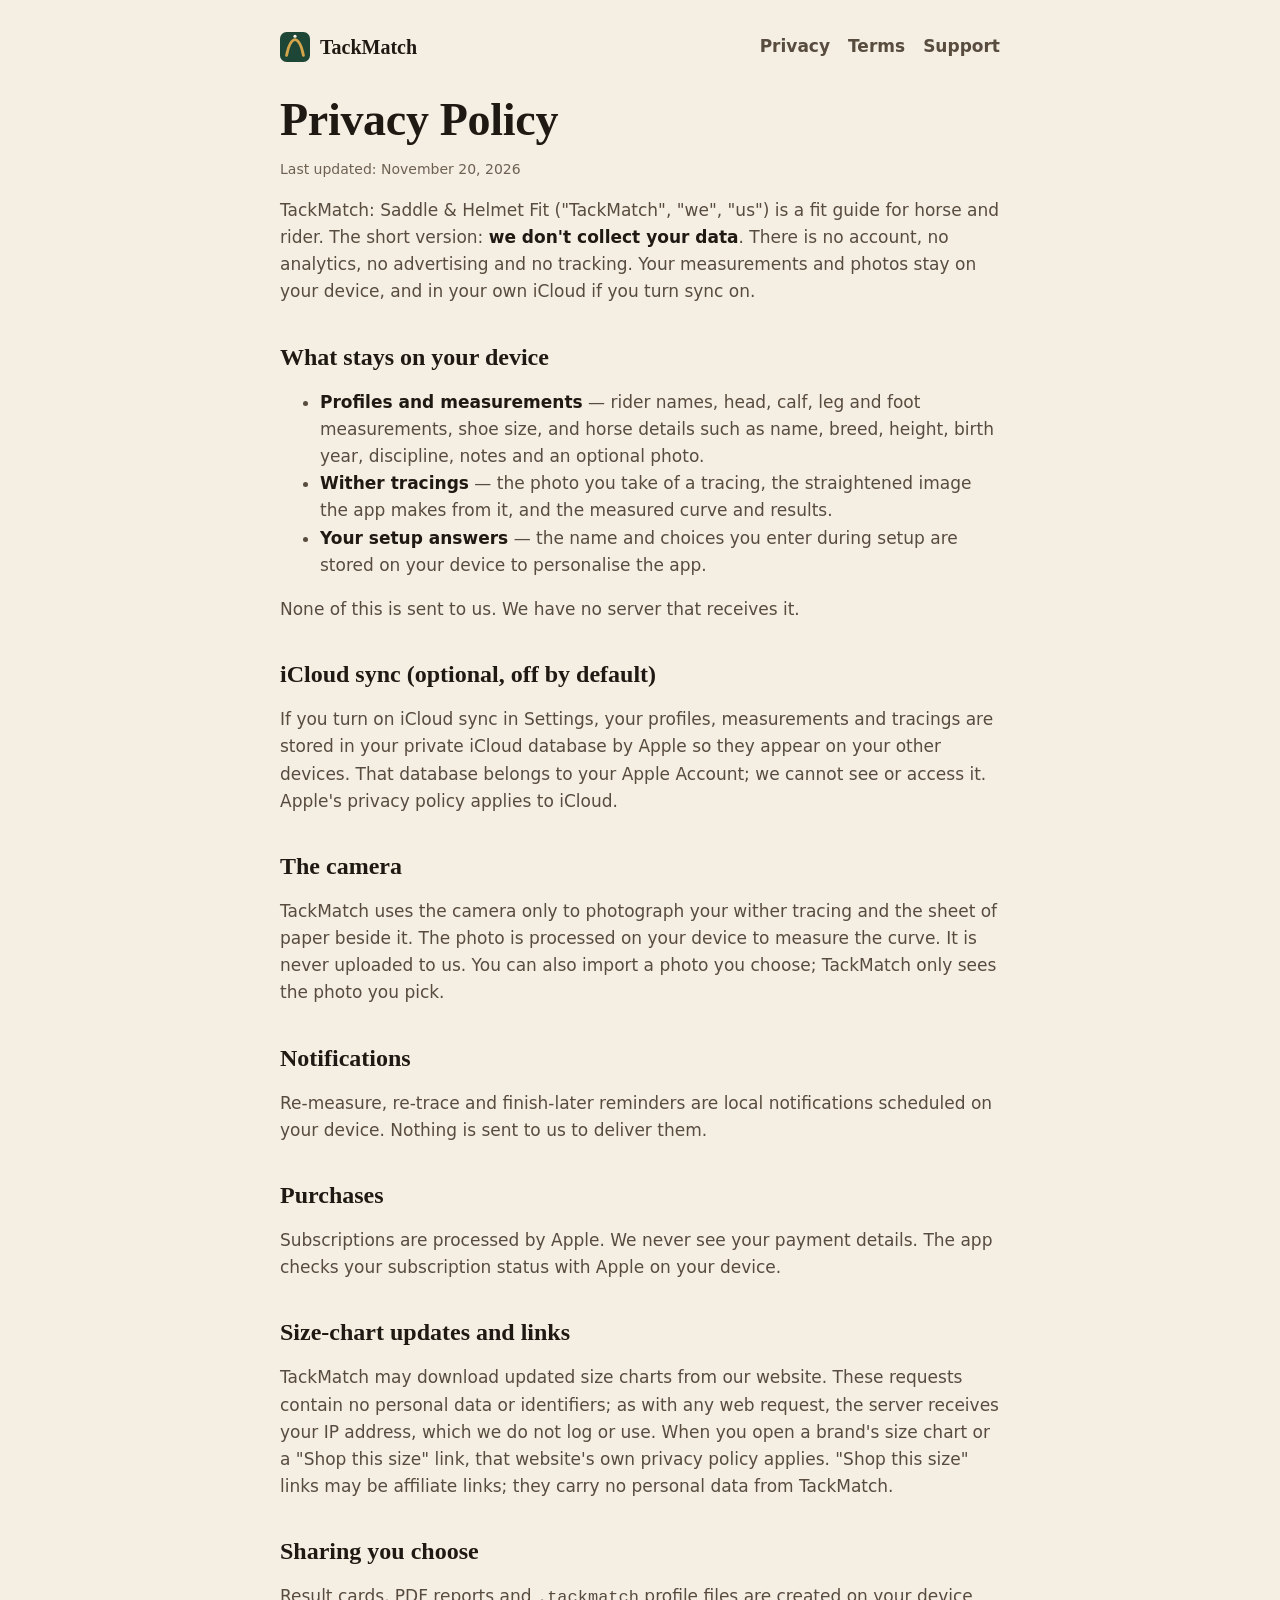
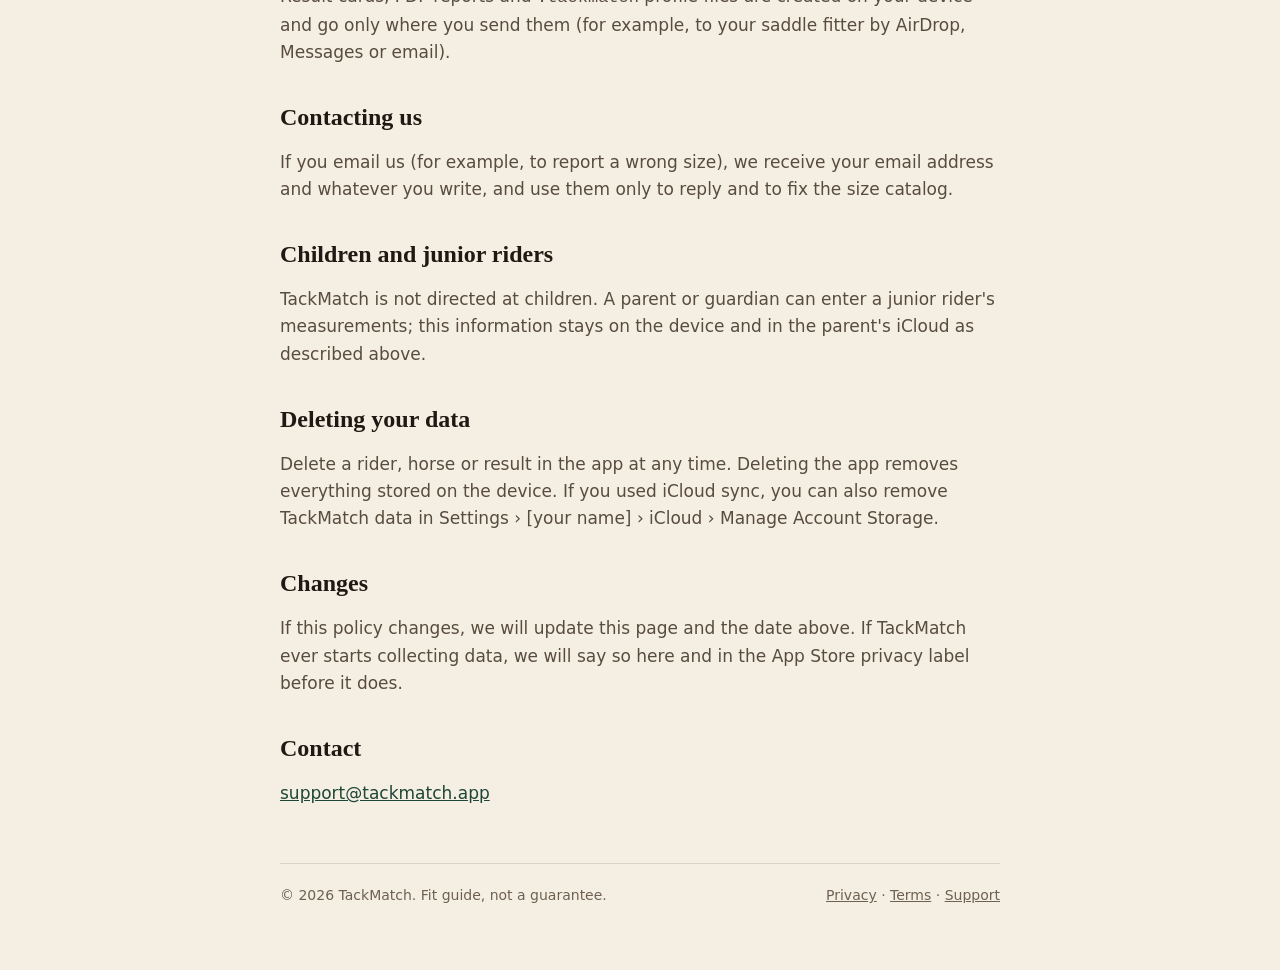
==== privacy.html @ 5a47d6c0 "TackMatch website: landing, privacy, terms and support pages Co-Authored-By: Claude Opus 5.5 <norepl" ====
<!doctype html>
<html lang="en">
<head>
<meta charset="utf-8">
<meta name="viewport" content="width=device-width, initial-scale=1">
<title>Privacy Policy — TackMatch</title>
<meta name="description" content="How TackMatch handles your data: no account, no tracking, measurements stay on your device and in your own iCloud.">
<meta property="og:type" content="website">
<meta property="og:url" content="https://jerryjrdev.github.io/tackmatch/privacy">
<link rel="canonical" href="https://jerryjrdev.github.io/tackmatch/privacy">
<meta property="og:site_name" content="TackMatch">
<meta property="og:title" content="Privacy Policy — TackMatch">
<meta property="og:description" content="How TackMatch handles your data: no account, no tracking, measurements stay on your device and in your own iCloud.">
<meta property="og:image" content="https://jerryjrdev.github.io/tackmatch/og-image.png">
<meta property="og:image:width" content="1200">
<meta property="og:image:height" content="630">
<meta name="twitter:card" content="summary_large_image">
<meta name="twitter:image" content="https://jerryjrdev.github.io/tackmatch/og-image.png">
<link rel="stylesheet" href="style.css">
<link rel="icon" href="favicon.svg" type="image/svg+xml">
</head>
<body>
<div class="wrap">
  <nav>
    <a class="brand" href="./"><svg viewBox="0 0 64 64" aria-hidden="true"><rect width="64" height="64" rx="14" fill="#1E4636"/><path d="M14 50C17 34 23 18 32 16c9 2 15 18 18 34" fill="none" stroke="#D4A54A" stroke-width="6" stroke-linecap="round"/><circle cx="32" cy="9" r="3.4" fill="#F8F3E8"/></svg>TackMatch</a>
    <div class="links"><a href="privacy">Privacy</a><a href="terms">Terms</a><a href="support">Support</a></div>
  </nav>
  <article>
    <h1>Privacy Policy</h1>
    <p class="updated">Last updated: November 20, 2026</p>
    <p>TackMatch: Saddle &amp; Helmet Fit ("TackMatch", "we", "us") is a fit guide for horse and rider. The short version: <strong>we don't collect your data</strong>. There is no account, no analytics, no advertising and no tracking. Your measurements and photos stay on your device, and in your own iCloud if you turn sync on.</p>

    <h2>What stays on your device</h2>
    <ul>
      <li><strong>Profiles and measurements</strong> — rider names, head, calf, leg and foot measurements, shoe size, and horse details such as name, breed, height, birth year, discipline, notes and an optional photo.</li>
      <li><strong>Wither tracings</strong> — the photo you take of a tracing, the straightened image the app makes from it, and the measured curve and results.</li>
      <li><strong>Your setup answers</strong> — the name and choices you enter during setup are stored on your device to personalise the app.</li>
    </ul>
    <p>None of this is sent to us. We have no server that receives it.</p>

    <h2>iCloud sync (optional, off by default)</h2>
    <p>If you turn on iCloud sync in Settings, your profiles, measurements and tracings are stored in your private iCloud database by Apple so they appear on your other devices. That database belongs to your Apple Account; we cannot see or access it. Apple's privacy policy applies to iCloud.</p>

    <h2>The camera</h2>
    <p>TackMatch uses the camera only to photograph your wither tracing and the sheet of paper beside it. The photo is processed on your device to measure the curve. It is never uploaded to us. You can also import a photo you choose; TackMatch only sees the photo you pick.</p>

    <h2>Notifications</h2>
    <p>Re-measure, re-trace and finish-later reminders are local notifications scheduled on your device. Nothing is sent to us to deliver them.</p>

    <h2>Purchases</h2>
    <p>Subscriptions are processed by Apple. We never see your payment details. The app checks your subscription status with Apple on your device.</p>

    <h2>Size-chart updates and links</h2>
    <p>TackMatch may download updated size charts from our website. These requests contain no personal data or identifiers; as with any web request, the server receives your IP address, which we do not log or use. When you open a brand's size chart or a "Shop this size" link, that website's own privacy policy applies. "Shop this size" links may be affiliate links; they carry no personal data from TackMatch.</p>

    <h2>Sharing you choose</h2>
    <p>Result cards, PDF reports and <code>.tackmatch</code> profile files are created on your device and go only where you send them (for example, to your saddle fitter by AirDrop, Messages or email).</p>

    <h2>Contacting us</h2>
    <p>If you email us (for example, to report a wrong size), we receive your email address and whatever you write, and use them only to reply and to fix the size catalog.</p>

    <h2>Children and junior riders</h2>
    <p>TackMatch is not directed at children. A parent or guardian can enter a junior rider's measurements; this information stays on the device and in the parent's iCloud as described above.</p>

    <h2>Deleting your data</h2>
    <p>Delete a rider, horse or result in the app at any time. Deleting the app removes everything stored on the device. If you used iCloud sync, you can also remove TackMatch data in Settings › [your name] › iCloud › Manage Account Storage.</p>

    <h2>Changes</h2>
    <p>If this policy changes, we will update this page and the date above. If TackMatch ever starts collecting data, we will say so here and in the App Store privacy label before it does.</p>

    <h2>Contact</h2>
    <p><a href="mailto:support@tackmatch.app">support@tackmatch.app</a></p>
  </article>
  <footer><span>© 2026 TackMatch. Fit guide, not a guarantee.</span><span><a href="privacy">Privacy</a> · <a href="terms">Terms</a> · <a href="support">Support</a></span></footer>
</div>
</body>
</html>
---- style.css ----
:root{--bg:#F5EFE3;--card:#FFFCF6;--ink:#1E1912;--ink2:#584C3E;--ink3:#6E6152;--line:rgba(30,25,18,.13);--hunter:#1E4636;--on-hunter:#F8F3E8;--cognac:#934A1F;--brass:#C99A3E;
--serif:ui-serif,"New York","Source Serif 4",Georgia,serif;--sans:-apple-system,BlinkMacSystemFont,"SF Pro Text","Helvetica Neue",system-ui,sans-serif}
@media (prefers-color-scheme:dark){:root{--bg:#14110D;--card:#1E1A15;--ink:#F2EBDD;--ink2:#C2B5A1;--ink3:#A69883;--line:rgba(242,235,221,.12);--hunter:#8FC7A6;--on-hunter:#0E1A13;--cognac:#DE9A66;--brass:#D8AE5A}}
*{box-sizing:border-box}
body{margin:0;background:var(--bg);color:var(--ink);font:17px/1.6 var(--sans);-webkit-font-smoothing:antialiased}
.wrap{max-width:760px;margin:0 auto;padding:24px 20px 64px}
nav{display:flex;align-items:center;justify-content:space-between;gap:16px;padding:8px 0 32px;flex-wrap:wrap}
.brand{display:flex;align-items:center;gap:10px;font:600 20px var(--serif);color:var(--ink);text-decoration:none}
.brand svg{width:30px;height:30px}
.links{display:flex;gap:18px}
a{color:var(--hunter)}a:hover{color:var(--cognac)}
.links a{font-weight:600;text-decoration:none;color:var(--ink2)}.links a:hover{color:var(--hunter)}
h1{font:600 clamp(32px,6vw,46px)/1.12 var(--serif);margin:0 0 12px;letter-spacing:-.3px}
h2{font:600 24px/1.25 var(--serif);margin:36px 0 8px}
h3{font-size:17px;margin:24px 0 4px}
p,li{color:var(--ink2)}
strong{color:var(--ink)}
.updated{color:var(--ink3);font-size:14px;margin-top:0}
.eyebrow{font-size:12px;font-weight:700;letter-spacing:1.4px;text-transform:uppercase;color:var(--cognac);margin:0 0 10px}
.lede{font-size:19px;color:var(--ink2);max-width:620px}
.card{background:var(--card);border:1px solid var(--line);border-radius:18px;padding:20px 22px;margin:20px 0}
.stitched{outline:1.5px dashed color-mix(in srgb,var(--cognac) 40%,transparent);outline-offset:-8px;padding:26px 28px}
.grid{display:grid;grid-template-columns:repeat(auto-fit,minmax(210px,1fr));gap:14px;margin:24px 0}
.grid .card{margin:0}
.grid h3{margin-top:0}
.btn{display:inline-flex;align-items:center;justify-content:center;min-height:52px;padding:0 24px;border-radius:16px;background:var(--hunter);color:var(--on-hunter);font-weight:600;text-decoration:none}
.btn:hover{color:var(--on-hunter);opacity:.9}
.note{background:var(--card);border:1px solid var(--line);border-left:0;border-radius:14px;padding:14px 16px;font-size:15px;color:var(--ink2)}
footer{margin-top:56px;padding-top:20px;border-top:1px solid var(--line);font-size:14px;color:var(--ink3);display:flex;gap:16px;flex-wrap:wrap;justify-content:space-between}
footer a{color:var(--ink3)}
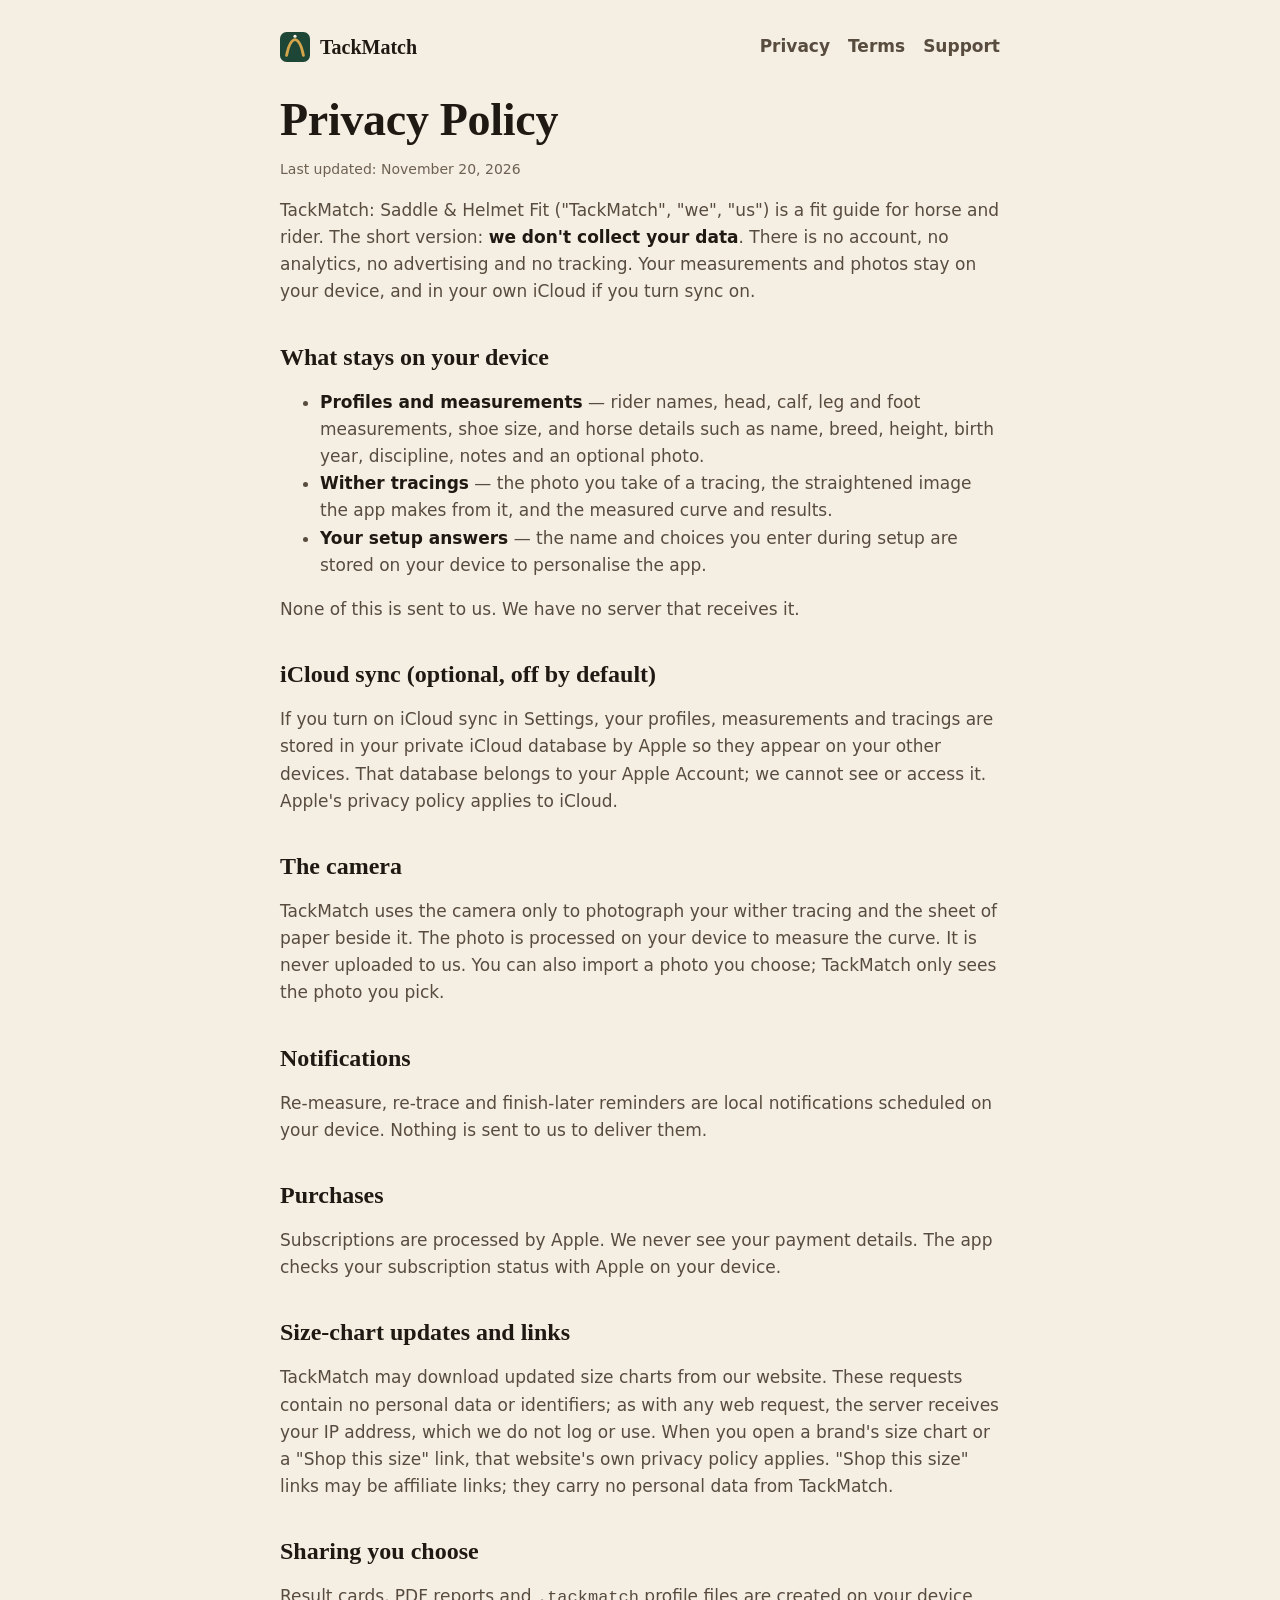
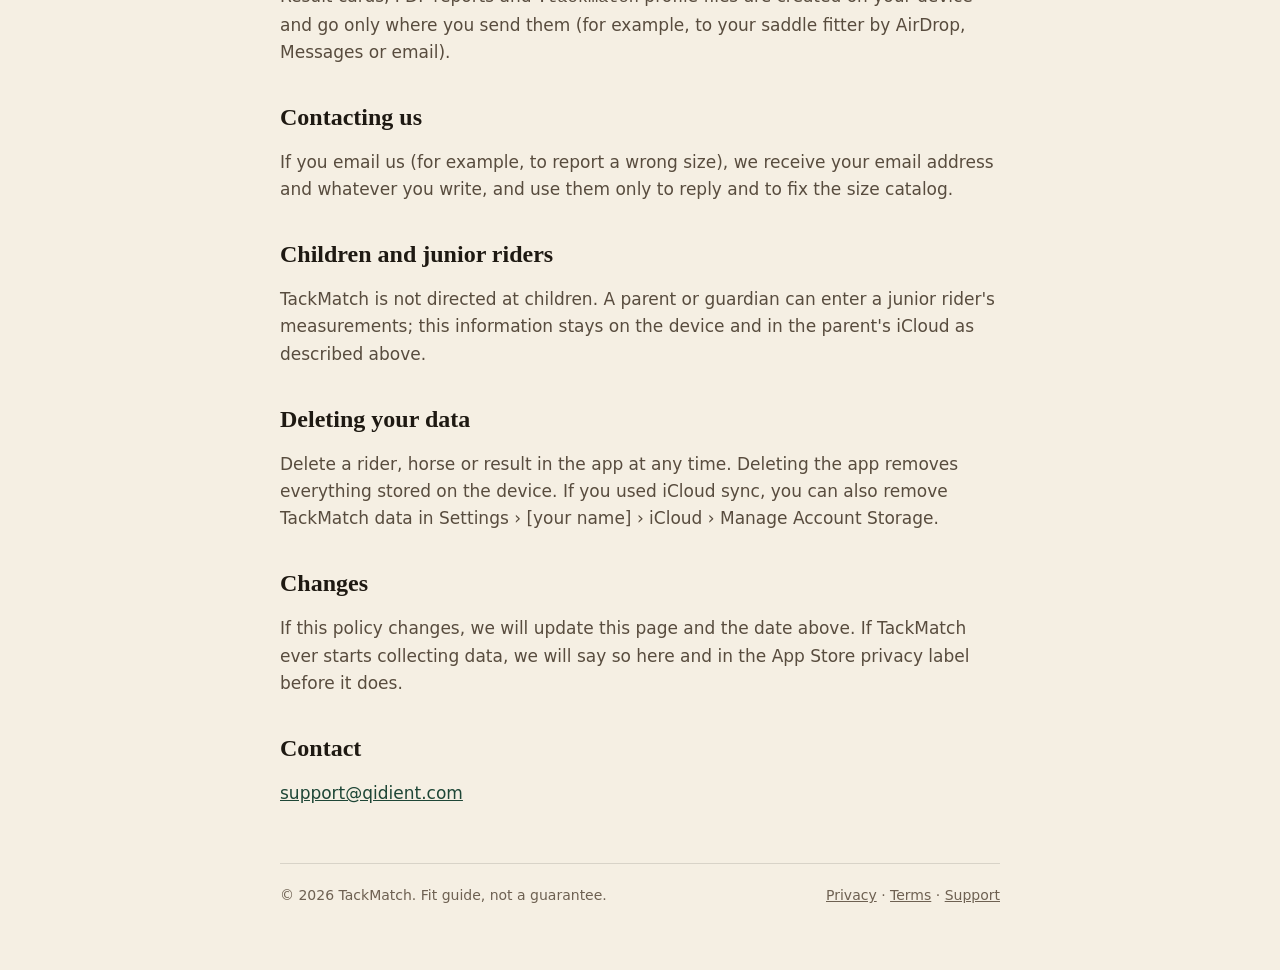
==== commit db5ac66e: "Support email: support@qidient.com Co-Authored-By: Claude Opus 5.5 <noreply@anthropic.com>" ====
--- a/privacy.html
+++ b/privacy.html
@@ -69,7 +69,7 @@
     <p>If this policy changes, we will update this page and the date above. If TackMatch ever starts collecting data, we will say so here and in the App Store privacy label before it does.</p>
 
     <h2>Contact</h2>
-    <p><a href="mailto:support@tackmatch.app">support@tackmatch.app</a></p>
+    <p><a href="mailto:support@qidient.com">support@qidient.com</a></p>
   </article>
   <footer><span>© 2026 TackMatch. Fit guide, not a guarantee.</span><span><a href="privacy">Privacy</a> · <a href="terms">Terms</a> · <a href="support">Support</a></span></footer>
 </div>
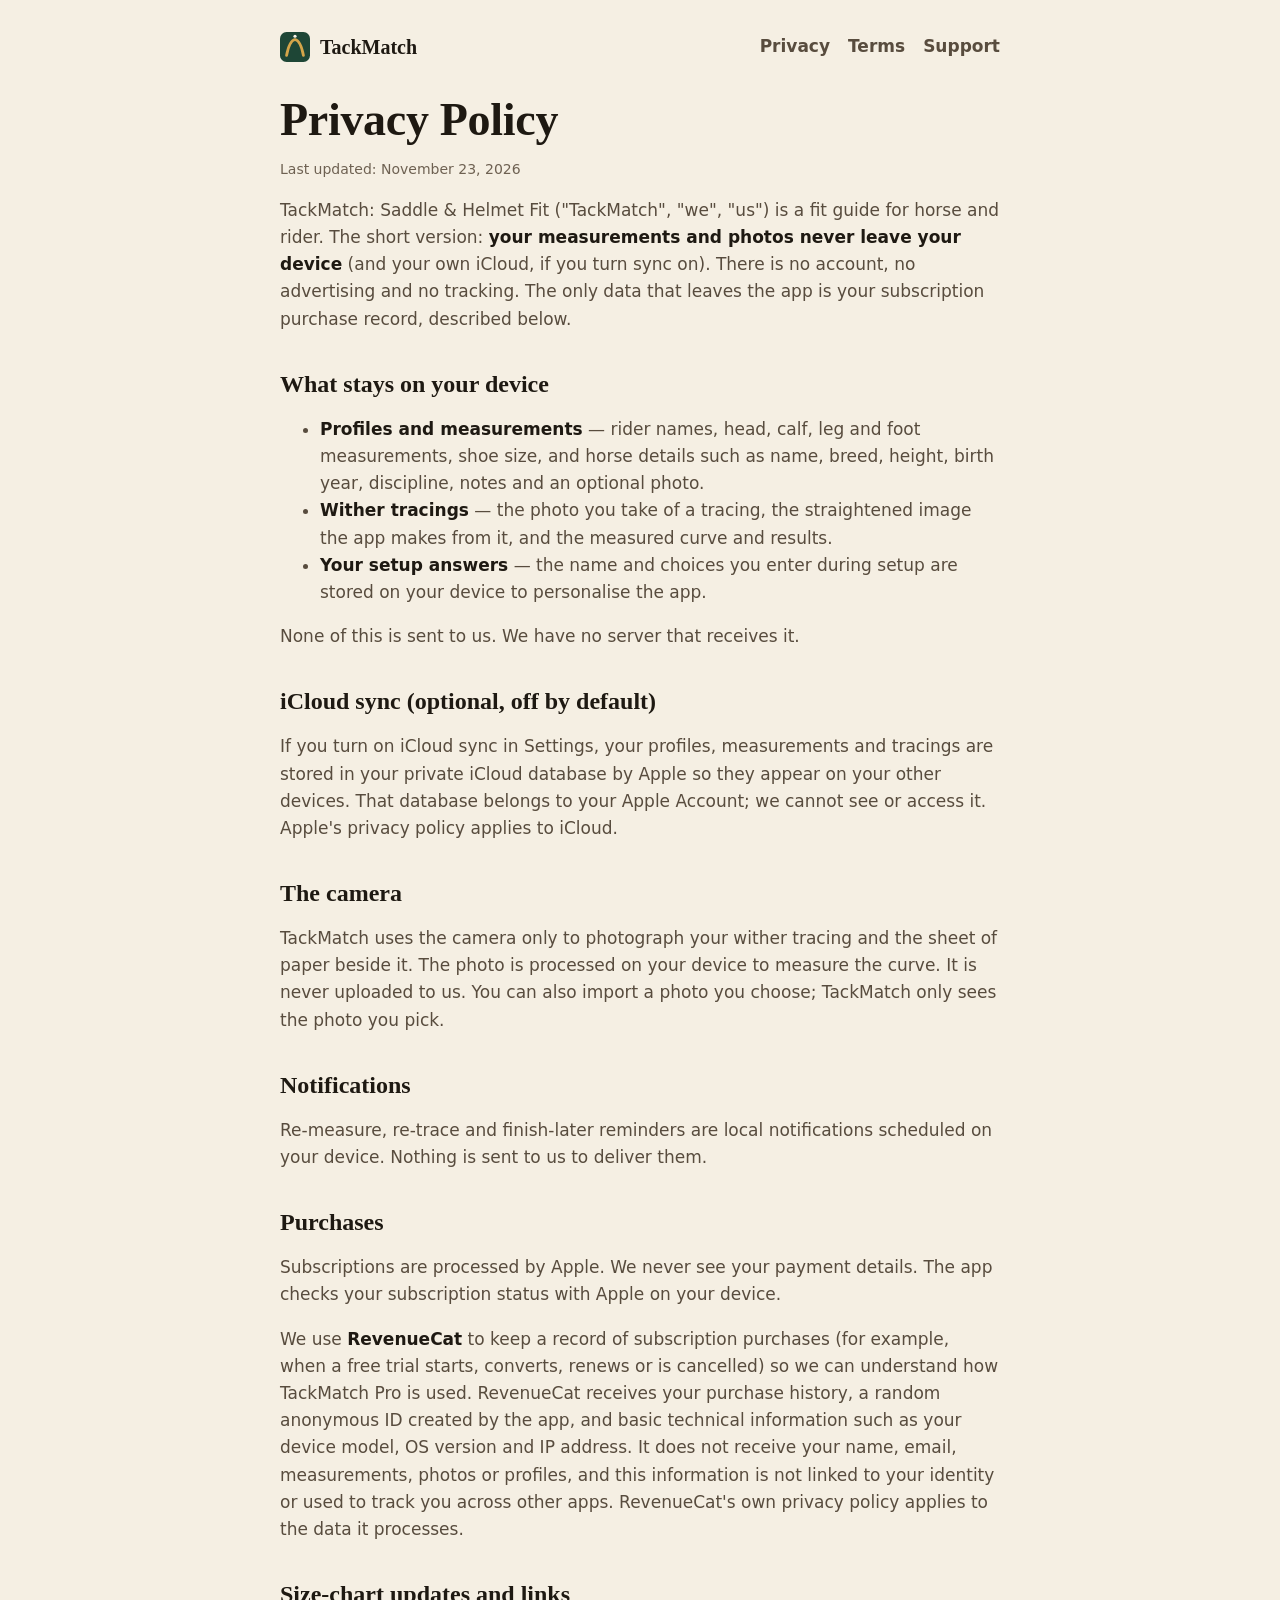
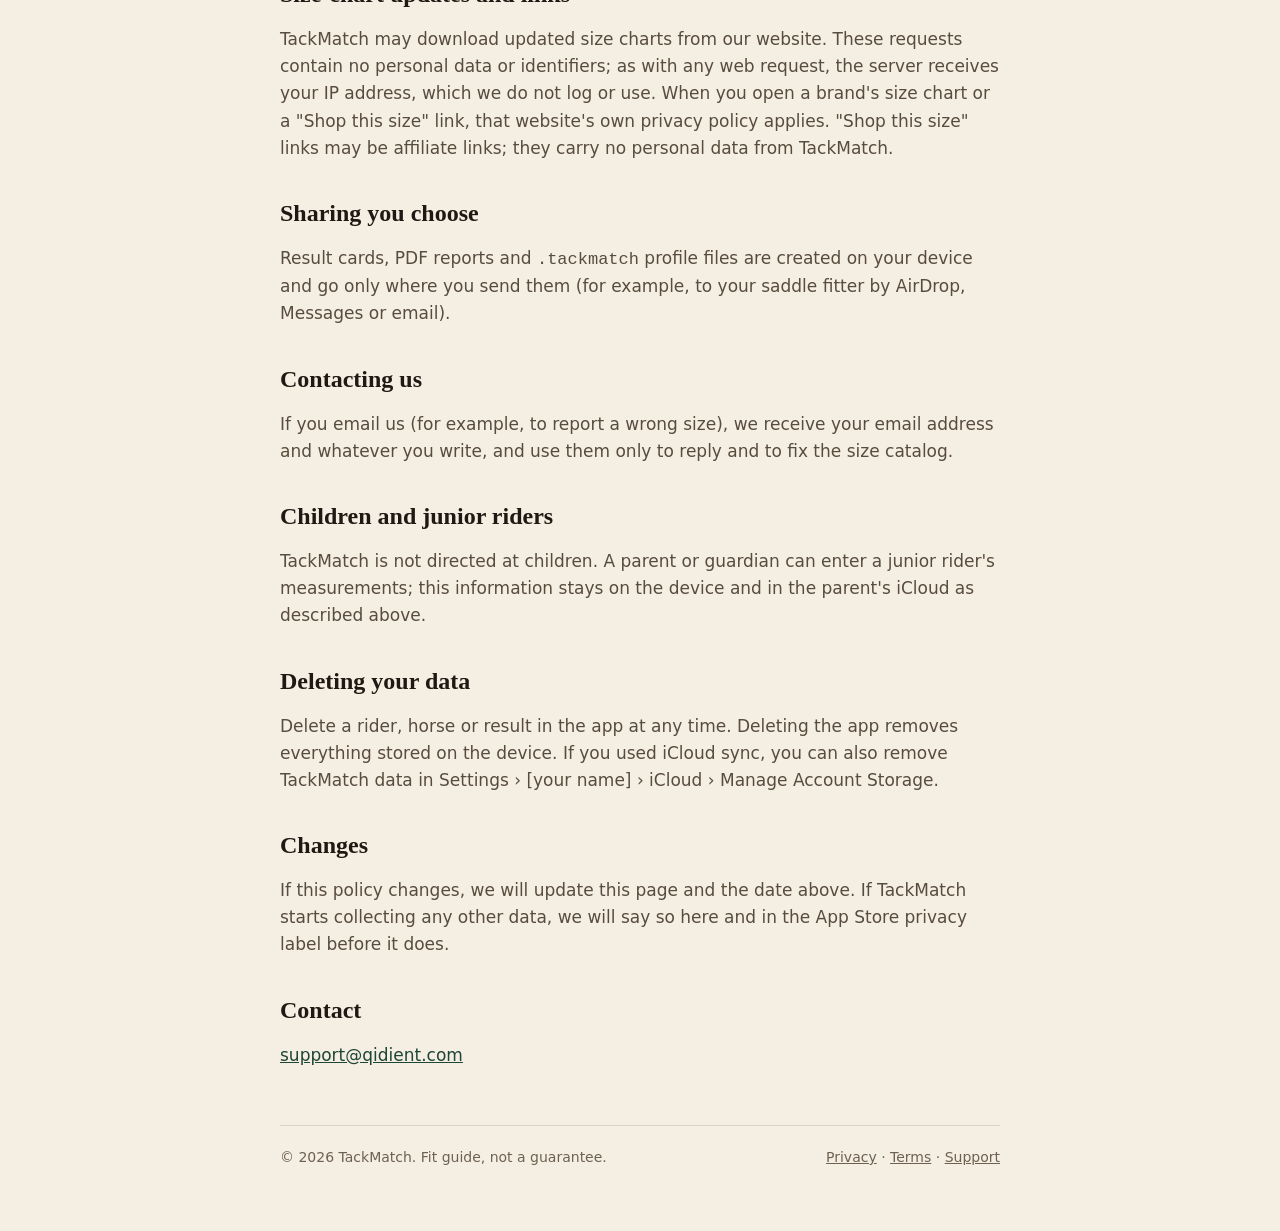
==== commit 543606a7: "Privacy policy: RevenueCat subscription records Co-Authored-By: Claude Opus 5.5 <noreply@anthropic.c" ====
--- a/privacy.html
+++ b/privacy.html
@@ -3,6 +3,7 @@
 <head>
 <meta charset="utf-8">
 <meta name="viewport" content="width=device-width, initial-scale=1">
+<meta name="apple-itunes-app" content="app-id=6838295899">
 <title>Privacy Policy — TackMatch</title>
 <meta name="description" content="How TackMatch handles your data: no account, no tracking, measurements stay on your device and in your own iCloud.">
 <meta property="og:type" content="website">
@@ -27,8 +28,8 @@
   </nav>
   <article>
     <h1>Privacy Policy</h1>
-    <p class="updated">Last updated: November 20, 2026</p>
-    <p>TackMatch: Saddle &amp; Helmet Fit ("TackMatch", "we", "us") is a fit guide for horse and rider. The short version: <strong>we don't collect your data</strong>. There is no account, no analytics, no advertising and no tracking. Your measurements and photos stay on your device, and in your own iCloud if you turn sync on.</p>
+    <p class="updated">Last updated: November 23, 2026</p>
+    <p>TackMatch: Saddle &amp; Helmet Fit ("TackMatch", "we", "us") is a fit guide for horse and rider. The short version: <strong>your measurements and photos never leave your device</strong> (and your own iCloud, if you turn sync on). There is no account, no advertising and no tracking. The only data that leaves the app is your subscription purchase record, described below.</p>
 
     <h2>What stays on your device</h2>
     <ul>
@@ -49,6 +50,7 @@
 
     <h2>Purchases</h2>
     <p>Subscriptions are processed by Apple. We never see your payment details. The app checks your subscription status with Apple on your device.</p>
+    <p>We use <strong>RevenueCat</strong> to keep a record of subscription purchases (for example, when a free trial starts, converts, renews or is cancelled) so we can understand how TackMatch Pro is used. RevenueCat receives your purchase history, a random anonymous ID created by the app, and basic technical information such as your device model, OS version and IP address. It does not receive your name, email, measurements, photos or profiles, and this information is not linked to your identity or used to track you across other apps. RevenueCat's own privacy policy applies to the data it processes.</p>
 
     <h2>Size-chart updates and links</h2>
     <p>TackMatch may download updated size charts from our website. These requests contain no personal data or identifiers; as with any web request, the server receives your IP address, which we do not log or use. When you open a brand's size chart or a "Shop this size" link, that website's own privacy policy applies. "Shop this size" links may be affiliate links; they carry no personal data from TackMatch.</p>
@@ -66,7 +68,7 @@
     <p>Delete a rider, horse or result in the app at any time. Deleting the app removes everything stored on the device. If you used iCloud sync, you can also remove TackMatch data in Settings › [your name] › iCloud › Manage Account Storage.</p>
 
     <h2>Changes</h2>
-    <p>If this policy changes, we will update this page and the date above. If TackMatch ever starts collecting data, we will say so here and in the App Store privacy label before it does.</p>
+    <p>If this policy changes, we will update this page and the date above. If TackMatch starts collecting any other data, we will say so here and in the App Store privacy label before it does.</p>
 
     <h2>Contact</h2>
     <p><a href="mailto:support@qidient.com">support@qidient.com</a></p>
